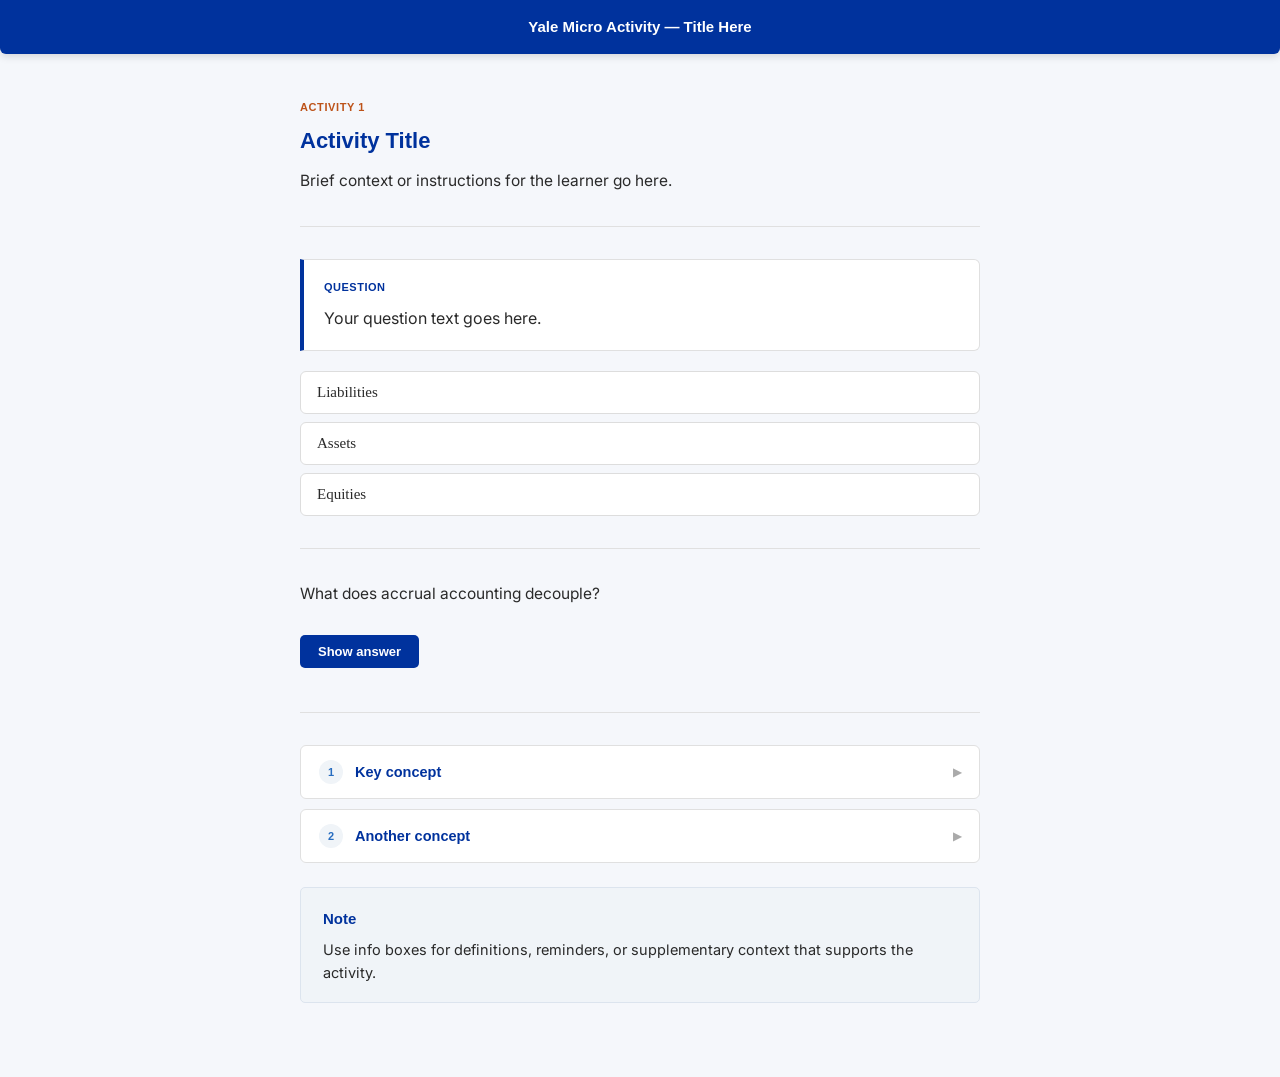
==== index.html @ a1ba8083 "Initial scaffold: shared styles, JS utilities, and starter activity template Co-Authored-By: Claude " ====
<!DOCTYPE html>
<html lang="en" class="micro-activity">
<head>
<meta charset="UTF-8">
<meta name="viewport" content="width=device-width, initial-scale=1.0">
<title>Yale Micro Activity — Starter</title>
<link rel="preconnect" href="https://fonts.googleapis.com">
<link rel="preconnect" href="https://fonts.gstatic.com" crossorigin>
<link href="https://fonts.googleapis.com/css2?family=Inter:wght@400;500;600;700&display=swap" rel="stylesheet">
<link rel="stylesheet" href="shared.css">
</head>
<body>

<!-- Identity bar at the top (optional — remove if not needed) -->
<div class="identity-bar">
  Yale Micro Activity — Title Here
</div>

<div class="activity-content">

  <!-- Section label + heading -->
  <div class="section-label">Activity 1</div>
  <h1>Activity Title</h1>
  <p class="prose">Brief context or instructions for the learner go here.</p>

  <hr class="divider">

  <!-- Prompt box -->
  <div class="prompt-box">
    <div class="prompt-label">Question</div>
    <p>Your question text goes here.</p>
  </div>

  <!-- Multiple-choice example -->
  <ul class="choice-list" data-question>
    <li><button class="choice-btn" onclick="selectChoice(this, false, '', 'Assets are resources held by the entity.')">Liabilities</button></li>
    <li><button class="choice-btn" onclick="selectChoice(this, true, 'Correct! Assets are present rights to economic benefits.', '')">Assets</button></li>
    <li><button class="choice-btn" onclick="selectChoice(this, false, '', 'Equities is the residual — assets minus liabilities.')">Equities</button></li>
  </ul>
  <div class="feedback"></div>

  <hr class="divider">

  <!-- Reveal / show-answer example -->
  <div data-reveal>
    <p class="prose">What does accrual accounting decouple?</p>
    <button class="reveal-btn" onclick="toggleReveal(this)">Show answer</button>
    <div class="reveal-content">
      Accrual accounting decouples <strong>recognition from cash movement</strong>: revenue is
      recognized when earned, not when collected; expenses when incurred, not when paid.
    </div>
  </div>

  <hr class="divider">

  <!-- Accordion example -->
  <div class="accordion">
    <div class="accordion-section">
      <button class="accordion-trigger" onclick="toggleAccordion(this)">
        <span class="section-num">1</span>
        Key concept
        <span class="chevron">&#9654;</span>
      </button>
      <div class="accordion-body">
        <p>Explanation of the concept goes here. Keep it concise — this is a micro activity.</p>
      </div>
    </div>
    <div class="accordion-section">
      <button class="accordion-trigger" onclick="toggleAccordion(this)">
        <span class="section-num">2</span>
        Another concept
        <span class="chevron">&#9654;</span>
      </button>
      <div class="accordion-body">
        <p>Explanation of the second concept goes here.</p>
      </div>
    </div>
  </div>

  <!-- Info box -->
  <div class="info-box">
    <h3>Note</h3>
    <p>Use info boxes for definitions, reminders, or supplementary context that supports the activity.</p>
  </div>

</div><!-- /activity-content -->

<script src="shared.js"></script>
<script>
  initAccordions(false);
</script>
</body>
</html>
---- shared.css ----
/* ===== SHARED STYLES — Yale Micro Activities ===== */

:root {
  --primary: #00329d;
  --primary-light: #286dc0;
  --primary-faint: #f0f4f8;
  --accent: #bd5319;
}

* { margin: 0; padding: 0; box-sizing: border-box; }
body {
  font-family: Georgia, 'Times New Roman', serif;
  color: #2a2a2a;
  background: #e6e9f2;
  line-height: 1.7;
}

/* ===== ACTIVITY WRAPPER ===== */
/* Use this on the outermost element so the activity fills the iframe */
html.micro-activity,
html.micro-activity body {
  height: 100%;
  margin: 0;
}
html.micro-activity body {
  min-height: 100vh;
  min-height: 100dvh;
  font-family: Inter, system-ui, sans-serif;
  background: #f5f7fb;
}

/* ===== TOP IDENTITY BAR ===== */
.identity-bar {
  background: var(--primary);
  color: white;
  border-radius: 0 0 6px 6px;
  padding: 14px 20px;
  display: flex;
  align-items: center;
  justify-content: center;
  gap: 12px;
  font-family: 'Helvetica Neue', Arial, sans-serif;
  font-size: 15px;
  font-weight: 600;
  margin-bottom: 20px;
  flex-wrap: wrap;
  position: sticky;
  top: 0;
  z-index: 40;
  box-shadow: 0 2px 8px rgba(0,0,0,0.15);
}

/* ===== CONTENT AREA ===== */
.activity-content {
  max-width: 720px;
  margin: 0 auto;
  padding: 24px 20px 60px;
}

/* ===== SECTION LABEL ===== */
.section-label {
  font-family: 'Helvetica Neue', Arial, sans-serif;
  font-size: 11px;
  font-weight: 700;
  text-transform: uppercase;
  letter-spacing: 0.6px;
  color: var(--accent);
  margin-bottom: 6px;
}

/* ===== HEADINGS ===== */
h1 {
  font-family: 'Helvetica Neue', Arial, sans-serif;
  font-size: 22px;
  font-weight: 600;
  color: var(--primary);
  margin-bottom: 8px;
}
h2 {
  font-family: 'Helvetica Neue', Arial, sans-serif;
  font-size: 18px;
  color: var(--primary);
  margin: 0 0 16px;
  font-weight: 600;
}
h3 {
  font-family: 'Helvetica Neue', Arial, sans-serif;
  font-size: 15px;
  color: var(--primary);
  margin-bottom: 8px;
  font-weight: 600;
}

/* ===== PROSE ===== */
.prose {
  margin-bottom: 16px;
  font-size: 15.5px;
}
p {
  margin-bottom: 14px;
}
p:last-child {
  margin-bottom: 0;
}

/* ===== DIVIDER ===== */
.divider {
  border: none;
  border-top: 1px solid #e0e0e0;
  margin: 32px 0;
}

/* ===== CARD ===== */
.card {
  background: white;
  border: 1px solid #e0e0e0;
  border-radius: 8px;
  padding: 20px 24px;
  margin-bottom: 16px;
}
.card:last-child {
  margin-bottom: 0;
}

/* ===== INFO BOX ===== */
.info-box {
  background: var(--primary-faint);
  border-radius: 5px;
  padding: 18px 22px;
  margin: 14px 0;
  border: 1px solid #dce4ee;
}
.info-box h3 {
  color: var(--primary);
  margin-bottom: 6px;
}
.info-box p {
  font-size: 14.5px;
  line-height: 1.6;
}

/* ===== QUESTION / PROMPT BOX ===== */
.prompt-box {
  background: white;
  border: 1px solid #e0e0e0;
  border-left: 4px solid var(--primary);
  border-radius: 0 6px 6px 0;
  padding: 18px 20px;
  margin: 20px 0;
  font-size: 16px;
}
.prompt-box .prompt-label {
  font-family: 'Helvetica Neue', Arial, sans-serif;
  font-size: 11px;
  font-weight: 700;
  text-transform: uppercase;
  letter-spacing: 0.5px;
  color: var(--primary);
  margin-bottom: 8px;
}

/* ===== ACCORDION ===== */
.accordion {
  margin: 24px 0;
}
.accordion-section {
  border: 1px solid #e0e0e0;
  border-radius: 6px;
  margin-bottom: 10px;
  background: white;
  overflow: hidden;
}
.accordion-trigger {
  display: flex;
  align-items: center;
  gap: 12px;
  width: 100%;
  padding: 14px 18px;
  background: none;
  border: none;
  cursor: pointer;
  font-family: 'Helvetica Neue', Arial, sans-serif;
  font-size: 14.5px;
  font-weight: 600;
  color: var(--primary);
  text-align: left;
  transition: background 0.15s;
}
.accordion-trigger:hover {
  background: var(--primary-faint);
}
.accordion-trigger .section-num {
  width: 24px;
  height: 24px;
  border-radius: 50%;
  background: var(--primary-faint);
  display: flex;
  align-items: center;
  justify-content: center;
  font-size: 11px;
  font-weight: 700;
  color: var(--primary-light);
  flex-shrink: 0;
}
.accordion-section.active .accordion-trigger .section-num {
  background: var(--accent);
  color: white;
}
.accordion-trigger .chevron {
  margin-left: auto;
  font-size: 11px;
  color: #aaa;
  transition: transform 0.2s;
  flex-shrink: 0;
}
.accordion-section.open .accordion-trigger .chevron {
  transform: rotate(90deg);
}
.accordion-body {
  display: none;
  padding: 4px 18px 20px;
  font-size: 15.5px;
}
.accordion-section.open .accordion-body {
  display: block;
}
.accordion-body p {
  margin-bottom: 14px;
}
.accordion-body p:last-child {
  margin-bottom: 0;
}

/* ===== REVEAL (show/hide answer) ===== */
.reveal-btn {
  display: inline-flex;
  align-items: center;
  gap: 6px;
  background: var(--primary);
  color: white;
  border: none;
  border-radius: 5px;
  padding: 9px 18px;
  font-family: 'Helvetica Neue', Arial, sans-serif;
  font-size: 13px;
  font-weight: 600;
  cursor: pointer;
  transition: background 0.15s;
  margin: 12px 0;
}
.reveal-btn:hover {
  background: var(--primary-light);
}
.reveal-content {
  display: none;
  margin-top: 14px;
  padding: 16px 20px;
  background: var(--primary-faint);
  border-radius: 6px;
  border: 1px solid #dce4ee;
  font-size: 15.5px;
}
.reveal-content.open {
  display: block;
}

/* ===== CHOICE / MCQ ===== */
.choice-list {
  list-style: none;
  margin: 14px 0;
}
.choice-list li {
  margin-bottom: 8px;
}
.choice-btn {
  display: block;
  width: 100%;
  text-align: left;
  padding: 12px 16px;
  background: white;
  border: 1px solid #ddd;
  border-radius: 6px;
  font-family: Georgia, 'Times New Roman', serif;
  font-size: 15px;
  color: #2a2a2a;
  cursor: pointer;
  transition: border-color 0.15s, background 0.15s;
}
.choice-btn:hover {
  border-color: var(--primary-light);
  background: var(--primary-faint);
}
.choice-btn.correct {
  border-color: #22c55e;
  background: #f0fdf4;
  color: #15803d;
}
.choice-btn.incorrect {
  border-color: #ef4444;
  background: #fef2f2;
  color: #b91c1c;
}

/* ===== FEEDBACK STRIP ===== */
.feedback {
  display: none;
  padding: 14px 18px;
  border-radius: 6px;
  font-family: 'Helvetica Neue', Arial, sans-serif;
  font-size: 14px;
  margin-top: 10px;
}
.feedback.show { display: block; }
.feedback.correct {
  background: #f0fdf4;
  border: 1px solid #86efac;
  color: #15803d;
}
.feedback.incorrect {
  background: #fef2f2;
  border: 1px solid #fca5a5;
  color: #b91c1c;
}

/* ===== INSTANCE-CHOICE FLAG ===== */
.instance-flag {
  display: inline-block;
  background: #fff3e8;
  border: 1px solid #f0d4b8;
  border-radius: 3px;
  padding: 1px 7px;
  font-family: 'Helvetica Neue', Arial, sans-serif;
  font-size: 11px;
  font-weight: 600;
  color: var(--accent);
  text-transform: uppercase;
  letter-spacing: 0.3px;
  vertical-align: middle;
  margin-left: 4px;
}

/* ===== NEXT / SUBMIT BUTTON ===== */
.btn-primary {
  display: inline-flex;
  align-items: center;
  gap: 6px;
  background: var(--accent);
  color: white;
  border: none;
  border-radius: 5px;
  padding: 11px 22px;
  font-family: 'Helvetica Neue', Arial, sans-serif;
  font-size: 14px;
  font-weight: 600;
  cursor: pointer;
  transition: opacity 0.15s;
}
.btn-primary:hover { opacity: 0.88; }
.btn-primary:disabled {
  opacity: 0.4;
  cursor: default;
}
.btn-secondary {
  display: inline-flex;
  align-items: center;
  gap: 6px;
  background: none;
  color: var(--primary);
  border: 1px solid var(--primary);
  border-radius: 5px;
  padding: 10px 20px;
  font-family: 'Helvetica Neue', Arial, sans-serif;
  font-size: 14px;
  font-weight: 600;
  cursor: pointer;
  transition: background 0.15s;
}
.btn-secondary:hover { background: var(--primary-faint); }

/* ===== RESPONSIVE ===== */
@media (max-width: 600px) {
  .activity-content { padding: 16px 14px 48px; }
  h1 { font-size: 18px; }
  .card { padding: 16px 16px; }
}
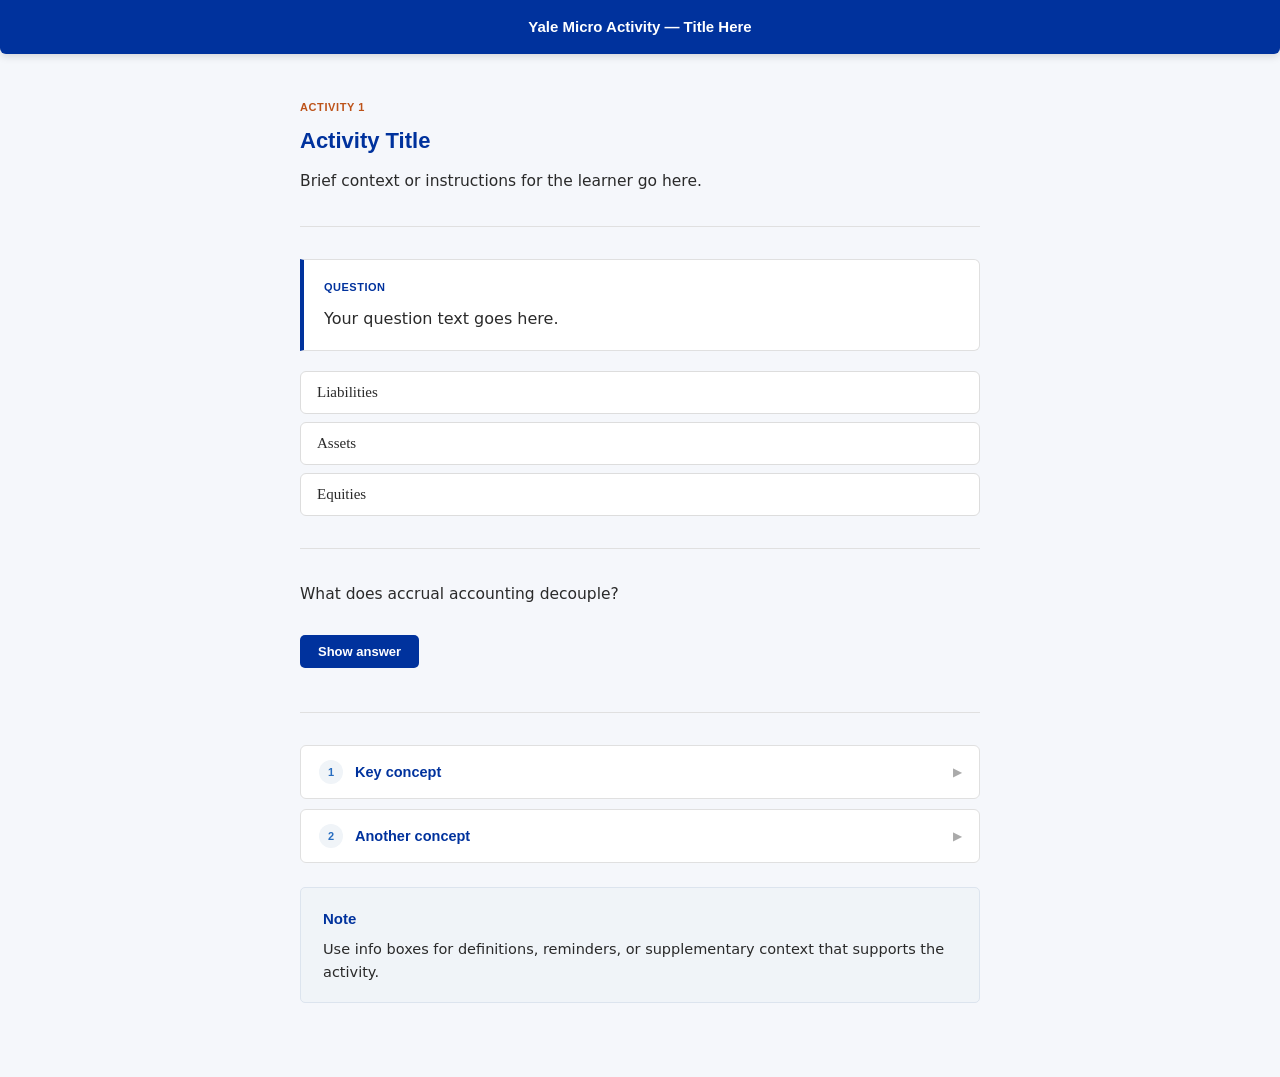
==== commit ee4cf48a: "Rename starter activity to imposing-the-identity.html; add redirect index Co-Authored-By: Claude Son" ====
--- a/index.html
+++ b/index.html
@@ -1,93 +1,11 @@
 <!DOCTYPE html>
-<html lang="en" class="micro-activity">
+<html lang="en">
 <head>
 <meta charset="UTF-8">
-<meta name="viewport" content="width=device-width, initial-scale=1.0">
-<title>Yale Micro Activity — Starter</title>
-<link rel="preconnect" href="https://fonts.googleapis.com">
-<link rel="preconnect" href="https://fonts.gstatic.com" crossorigin>
-<link href="https://fonts.googleapis.com/css2?family=Inter:wght@400;500;600;700&display=swap" rel="stylesheet">
-<link rel="stylesheet" href="shared.css">
+<meta http-equiv="refresh" content="0; url=imposing-the-identity.html">
+<title>Yale Micro Activities</title>
 </head>
 <body>
-
-<!-- Identity bar at the top (optional — remove if not needed) -->
-<div class="identity-bar">
-  Yale Micro Activity — Title Here
-</div>
-
-<div class="activity-content">
-
-  <!-- Section label + heading -->
-  <div class="section-label">Activity 1</div>
-  <h1>Activity Title</h1>
-  <p class="prose">Brief context or instructions for the learner go here.</p>
-
-  <hr class="divider">
-
-  <!-- Prompt box -->
-  <div class="prompt-box">
-    <div class="prompt-label">Question</div>
-    <p>Your question text goes here.</p>
-  </div>
-
-  <!-- Multiple-choice example -->
-  <ul class="choice-list" data-question>
-    <li><button class="choice-btn" onclick="selectChoice(this, false, '', 'Assets are resources held by the entity.')">Liabilities</button></li>
-    <li><button class="choice-btn" onclick="selectChoice(this, true, 'Correct! Assets are present rights to economic benefits.', '')">Assets</button></li>
-    <li><button class="choice-btn" onclick="selectChoice(this, false, '', 'Equities is the residual — assets minus liabilities.')">Equities</button></li>
-  </ul>
-  <div class="feedback"></div>
-
-  <hr class="divider">
-
-  <!-- Reveal / show-answer example -->
-  <div data-reveal>
-    <p class="prose">What does accrual accounting decouple?</p>
-    <button class="reveal-btn" onclick="toggleReveal(this)">Show answer</button>
-    <div class="reveal-content">
-      Accrual accounting decouples <strong>recognition from cash movement</strong>: revenue is
-      recognized when earned, not when collected; expenses when incurred, not when paid.
-    </div>
-  </div>
-
-  <hr class="divider">
-
-  <!-- Accordion example -->
-  <div class="accordion">
-    <div class="accordion-section">
-      <button class="accordion-trigger" onclick="toggleAccordion(this)">
-        <span class="section-num">1</span>
-        Key concept
-        <span class="chevron">&#9654;</span>
-      </button>
-      <div class="accordion-body">
-        <p>Explanation of the concept goes here. Keep it concise — this is a micro activity.</p>
-      </div>
-    </div>
-    <div class="accordion-section">
-      <button class="accordion-trigger" onclick="toggleAccordion(this)">
-        <span class="section-num">2</span>
-        Another concept
-        <span class="chevron">&#9654;</span>
-      </button>
-      <div class="accordion-body">
-        <p>Explanation of the second concept goes here.</p>
-      </div>
-    </div>
-  </div>
-
-  <!-- Info box -->
-  <div class="info-box">
-    <h3>Note</h3>
-    <p>Use info boxes for definitions, reminders, or supplementary context that supports the activity.</p>
-  </div>
-
-</div><!-- /activity-content -->
-
-<script src="shared.js"></script>
-<script>
-  initAccordions(false);
-</script>
+<p><a href="imposing-the-identity.html">Redirecting…</a></p>
 </body>
 </html>
